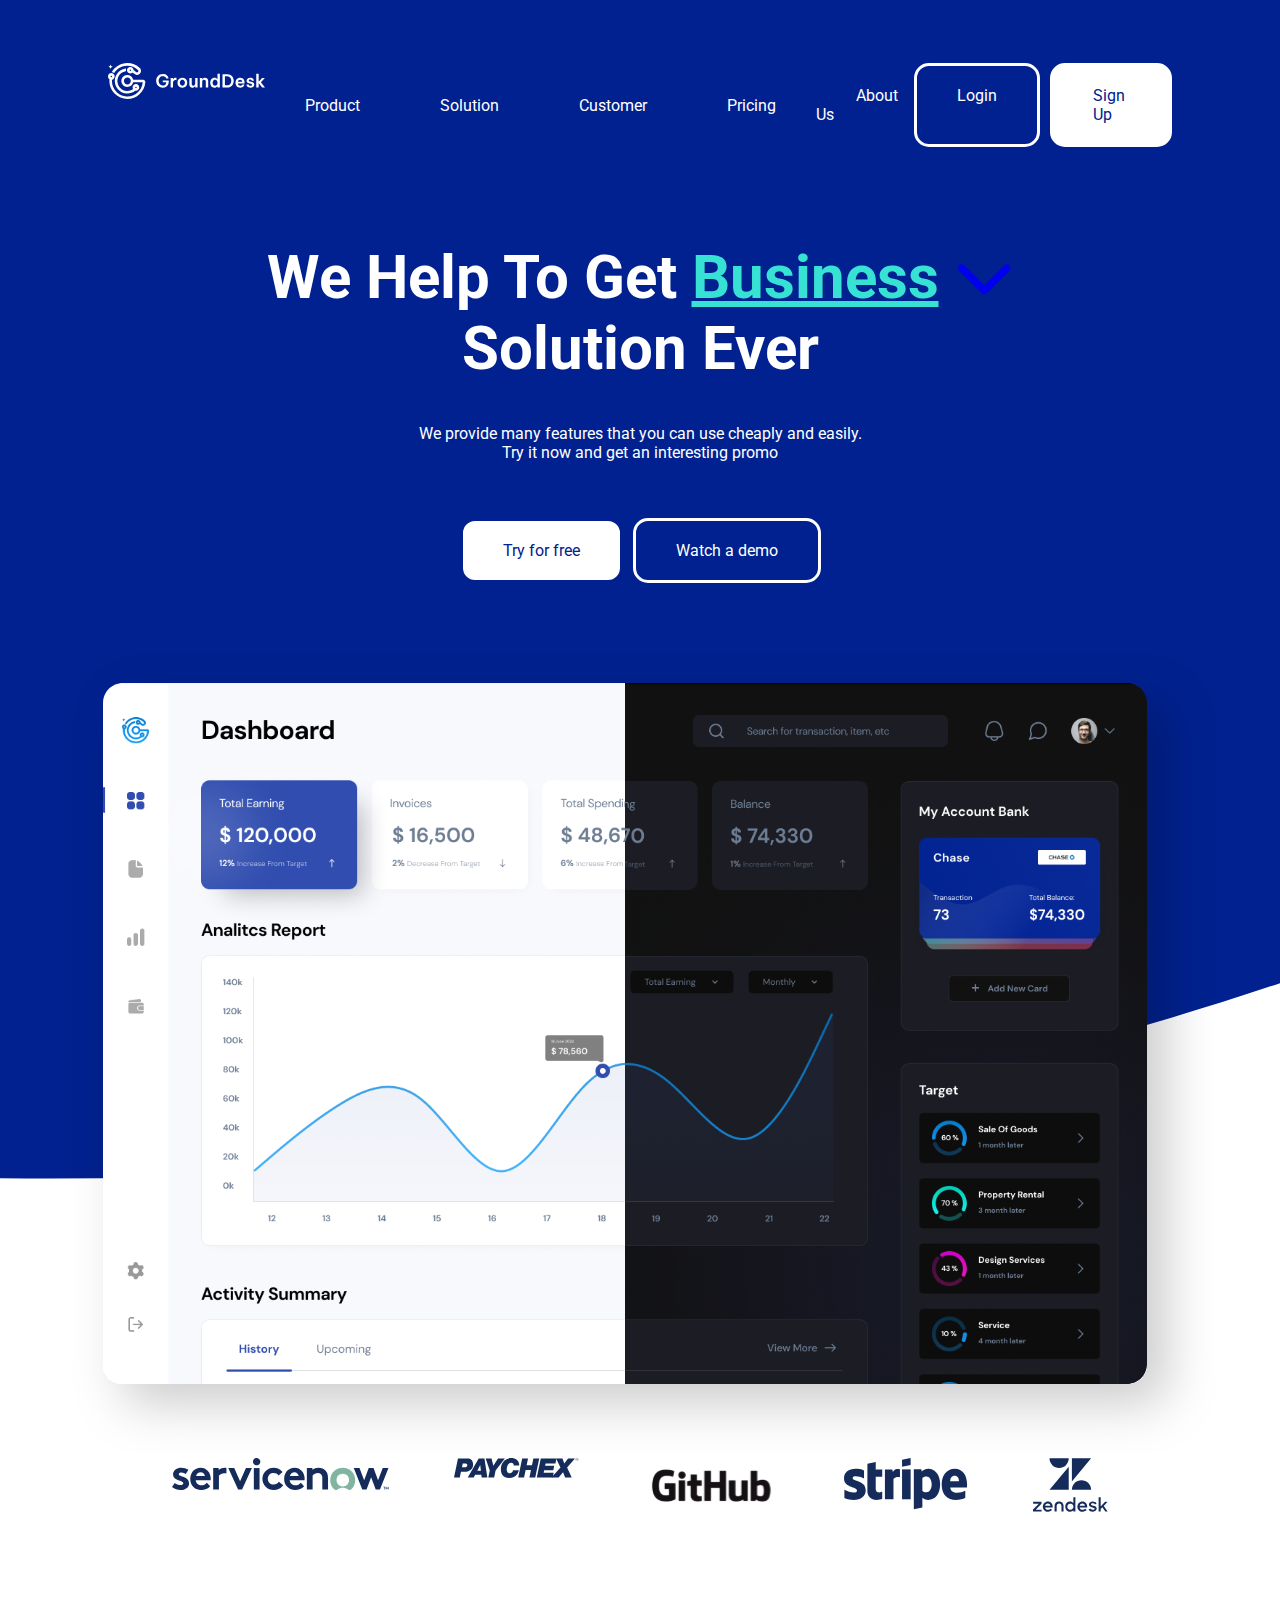
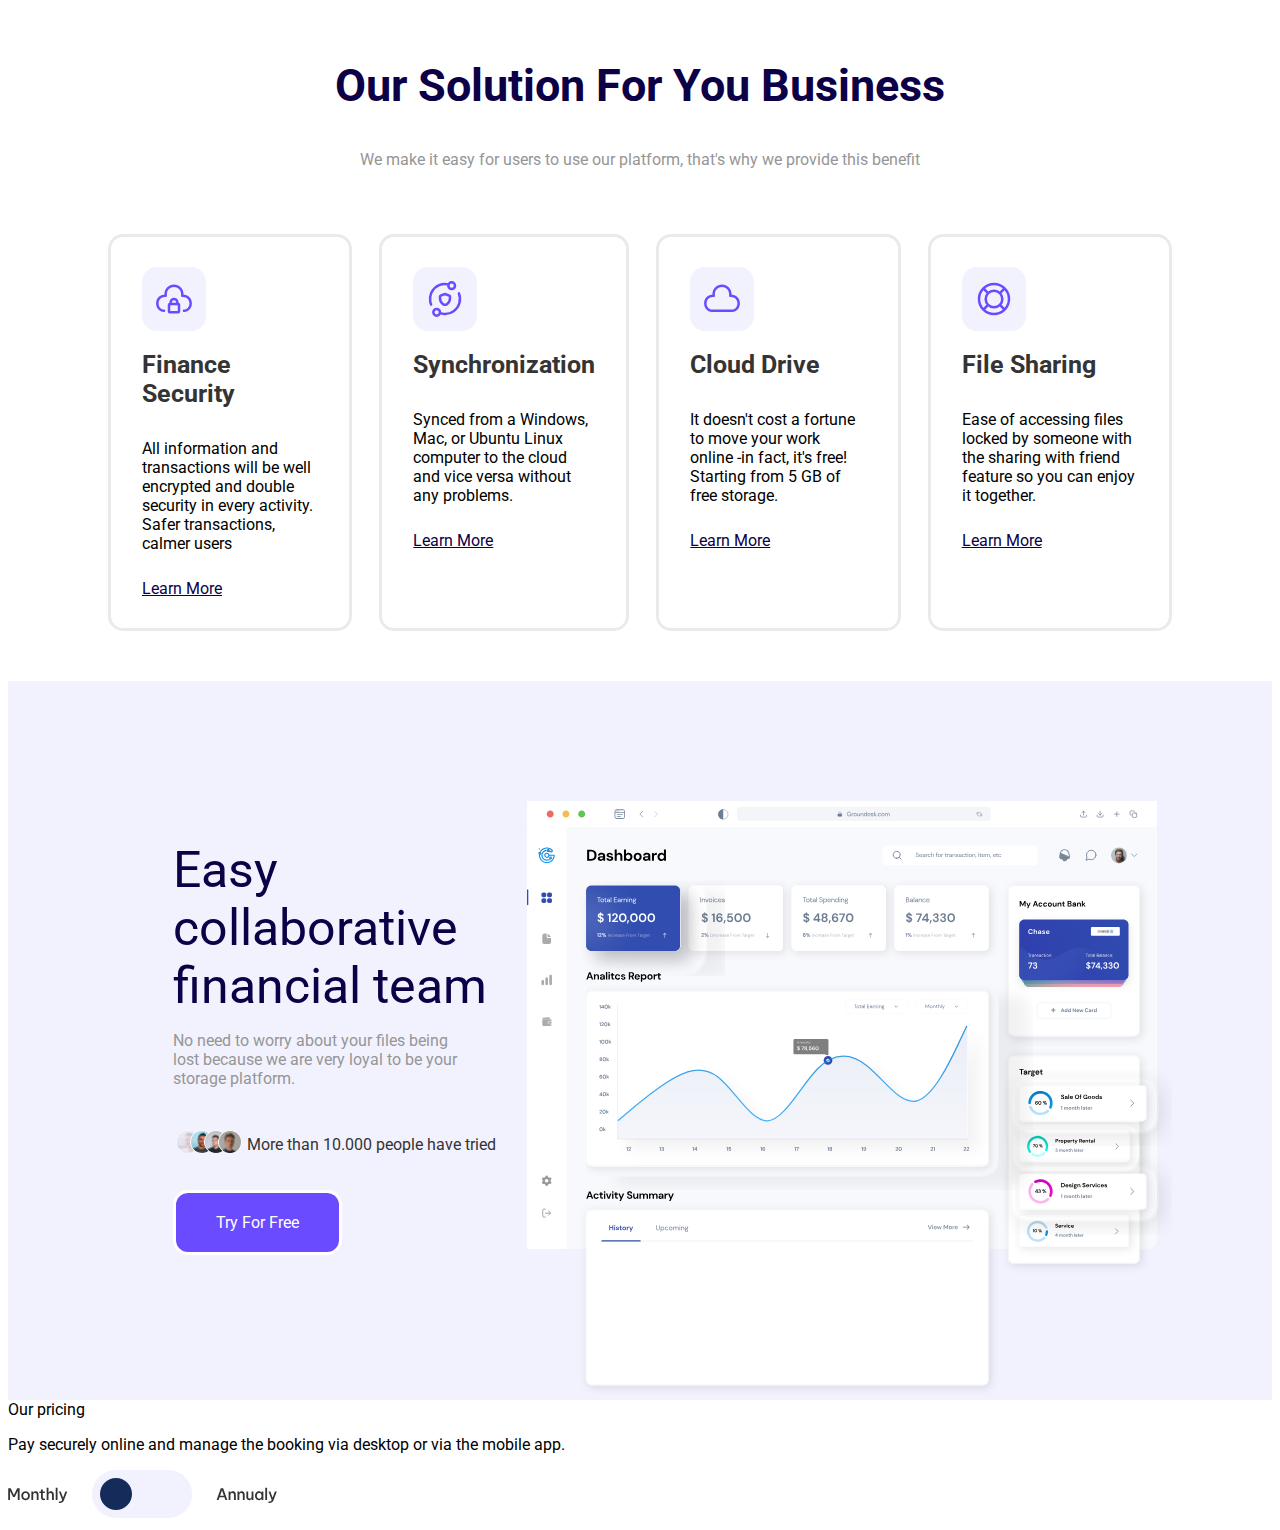
==== Integration_statique-Saas-main/Integration_statique-Saas-main/index.html @ 573cf132 "first commit" ====
<!DOCTYPE html>
<html lang="fr">
<head>
    <meta charset="UTF-8">
    <meta http-equiv="X-UA-Compatible" content="IE=edge">
    <meta name="viewport" content="width=device-width, initial-scale=1.0">
    <title>Première maquette</title>
    <link href="https://fonts.googleapis.com/css2?family=Roboto:wght@500&display=swap" rel="stylesheet">
    <link rel="stylesheet" href="https://cdnjs.cloudflare.com/ajax/libs/font-awesome/6.2.1/css/all.min.css">
    <link rel="stylesheet" href="style.css">
</head>
<body>
    <header>
        <div class="mainlogo"> 
            <img src="assets/image/Logo.svg" alt="Logo Marque" width="157" height="36">
        </div>
        <nav>
            <ul class="main_menu">
                <li>
                    <a href="https://google.fr" title="Product" target="_blank">Product</a>
                </li>
                <li>
                    <a href="#" title="Solution">Solution</a>
                </li>
                <li>
                    <a href="#" title="Customer">Customer</a>
                </li>
                <li>
                    <a href="#" title="Pricing">Pricing</a>
                </li>
                <li>
                    <a href="#" title="About us">About Us</a>
                </li>
            </ul>
        </nav>
        <div class="log_signup">
            <a href="#" title="Login" class="login">Login</a>
            <a href="#" title="Sign Up" class="signup">Sign Up</a>
        </div>
    </header>
    <section>
        <h1 class="subject1">
            We Help To Get <a class="bbusiness" href="#" title="Business">Business</a>
            <a class="BBusiness" href="#" title="BBusiness"><i class="fa-solid fa-chevron-down"></i></a>
            Solution Ever
        </h1>
        <div class="subject2">
            <p>We provide many features that you can use cheaply and easily. Try it now
            and get an interesting promo</p>            
        </div>
    </section>
    <div class="try_watch">
        <a href="#" title="Try" class="try">Try for free</a>
        <a href="https://www.youtube.com/watch?v=dQw4w9WgXcQ" title="Watch" class="watch" target="_blank">Watch a demo</a>
    </div>
    <div class="dashboard">
        <img src="assets/image/Dashboard - Light 1.svg" alt="Image Dashboard" width="1144" height="801">
    </div>
    <div class="partner">
        <ul>
            <li>
                <a href="https://www.servicenow.com/fr/" title="ServiceNow" target="_blank">
                <img src="assets/image/ServiceNow.svg" alt="ServiceNow" width="217" height="33">
                </a>
            </li>
            <li>
                <a href="https://www.paychex.com" title="Paychex" target="_blank">
                    <img src="assets/image/Paychex.svg" alt="Paychex" width="125" height="20">
                </a>
            </li>
            <li>
                <a href="https://github.com" title="GitHub" target="_blank">
                    <img src="assets/image/GitHub.svg" alt="GitHub" width="137" height="56">
                </a>
            </li>
            <li>
                <a href="https://stripe.com" title="Stripe" target="_blank">
                    <img src="assets/image/Stripe.svg" alt="Stripe" width="124" height="52">
                </a>
            </li>
            <li>
                <a href="https://www.zendesk.fr" class="Zendesk" target="_blank">
                    <img src="assets/image/Zendesk.svg" alt="Zendesk" width="75" height="54">
                </a>
            </li>
        </ul>
    </div>
    <section>
        <h2 class="title2">
            Our Solution For You Business
        </h2>
        <p class="para1">
            We make it easy for users to use our platform, that's why we provide this benefit
        </p>
        <ul class="globa_option">
            <li class="option">
                <div>
                    <img src="assets/image/Option1.svg" alt="LogoOption" width="64" height="64">
                </div>
                <h3 class="title_option">
                    Finance Security
                </h3>
                <p class="para_option">
                    All information and transactions will be well encrypted and double security in every activity. Safer transactions, calmer users
                </p>
                <a class="learn_more" href="#" title="Learn More">
                    Learn More
                </a>
            </li>
            <li class="option">
                <div>
                    <img src="assets/image/Option2.svg" alt="LogoOption" width="64" height="64">
                </div>
                <h4 class="title_option">
                    Synchronization
                </h4>
                <p class="para_option">
                    Synced from a Windows, Mac, or Ubuntu Linux computer to the cloud and vice versa without any problems.
                </p>
                <a class="learn_more" href="#" title="Learn More">
                    Learn More
                </a>
            </li>
            <li class="option">
                <div>
                    <img src="assets/image/Option3.svg" alt="LogoOption" width="64" height="64">
                </div>
                <h5 class="title_option">
                    Cloud Drive
                </h5>
                <p class="para_option">
                    It doesn't cost a fortune to move your work online -in fact, it's free! Starting from 5 GB of free storage.
                </p>
                <a class="learn_more" href="#" title="Learn More">
                    Learn More
                </a>
            </li>
            <li class="option1">
                <div class="ImageOption">
                    <img src="assets/image/Option4.svg" alt="LogoOption" width="64" height="64">
                </div>
                <h6 class="title_option">
                    File Sharing
                </h6>
                <p class="para_option">
                    Ease of accessing files locked by someone with the sharing with friend feature so you can enjoy it together.
                </p>
                <a class="learn_more" href="#" title="Learn More">
                    Learn More
                </a>
            </li>
        </ul>
    </section>
    <section class="collaborative">
        <div>
            <div class="title_collab">
                <h7>
                    Easy collaborative financial team
                </h7>
            </div>
            <div>
                <p class="para_collab">
                    No need to worry about your files being lost because we are very loyal to be your storage platform.
                </p>
            </div>
            <div>
                <ul class="icone_collab">
                    <li class="icone">
                        <img src="assets/image/Mask.svg" alt="icone1" width="24" height="24">
                    </li>
                    <li class="icone">
                        <img src="assets/image/Mask_2.svg" alt="icone2" width="24" height="24">
                    </li>
                    <li class="icone">
                        <img src="assets/image/Mask_3.svg" alt="icone3" width="24" height="24">
                    </li>
                    <li class="icone">
                        <img src="assets/image/Mask_4.svg" alt="icone4" width="24" height="24">
                    </li>
                    <li class="para_icone">
                        More than 10.000 people have tried
                    </li>
                </ul>
            </div>
            <div>
                <a href="#" title="TryForFree" class="try_for_free"> Try For Free</a>
            </div>
        </div>
        <div class="dashboard2">
            <img src="assets/image/Dashboard - Light.svg" alt="Dashboard" width="645" height="595">
        </div>
    </section>
    <section class="sub">
        <h8 class="pricing">
            Our pricing
        </h8>
        <p class="pay">
            Pay securely online and manage the booking via desktop or via the mobile app.
        </p>
        <div class="monthly_annualy">
            <img src="assets/image/MonthlyAnnualy.svg" alt="Monthly_Annualy">
        </div>
        <div>
            <ul>
                <li>
                    
                </li>
            </ul>
        </div>
    </section>
</body>
</html>
---- Integration_statique-Saas-main/Integration_statique-Saas-main/style.css ----
/* body */
@import url("assets/css/body.css");

/* header */
@import url("assets/css/header.css");

/* article */
@import url("assets/css/business.css");

/* trywatch */
@import url("assets/css/trywatch.css");

/* dashboard */
@import url("assets/css/dashboard.css");

/* partner */
@import url("assets/css/partner.css");

/* section */
@import url("assets/css/option.css");

/* collaborative */
@import url("assets/css/collaborative.css");

/* sub */
@import url("assets/css/sub.css");

body{
    font-family:"Roboto";
    background-image: url("assets/image/Ellipse.svg");
    background-repeat: no-repeat;
    background-size: 100%;
    /* background-color: #00218F; */
}
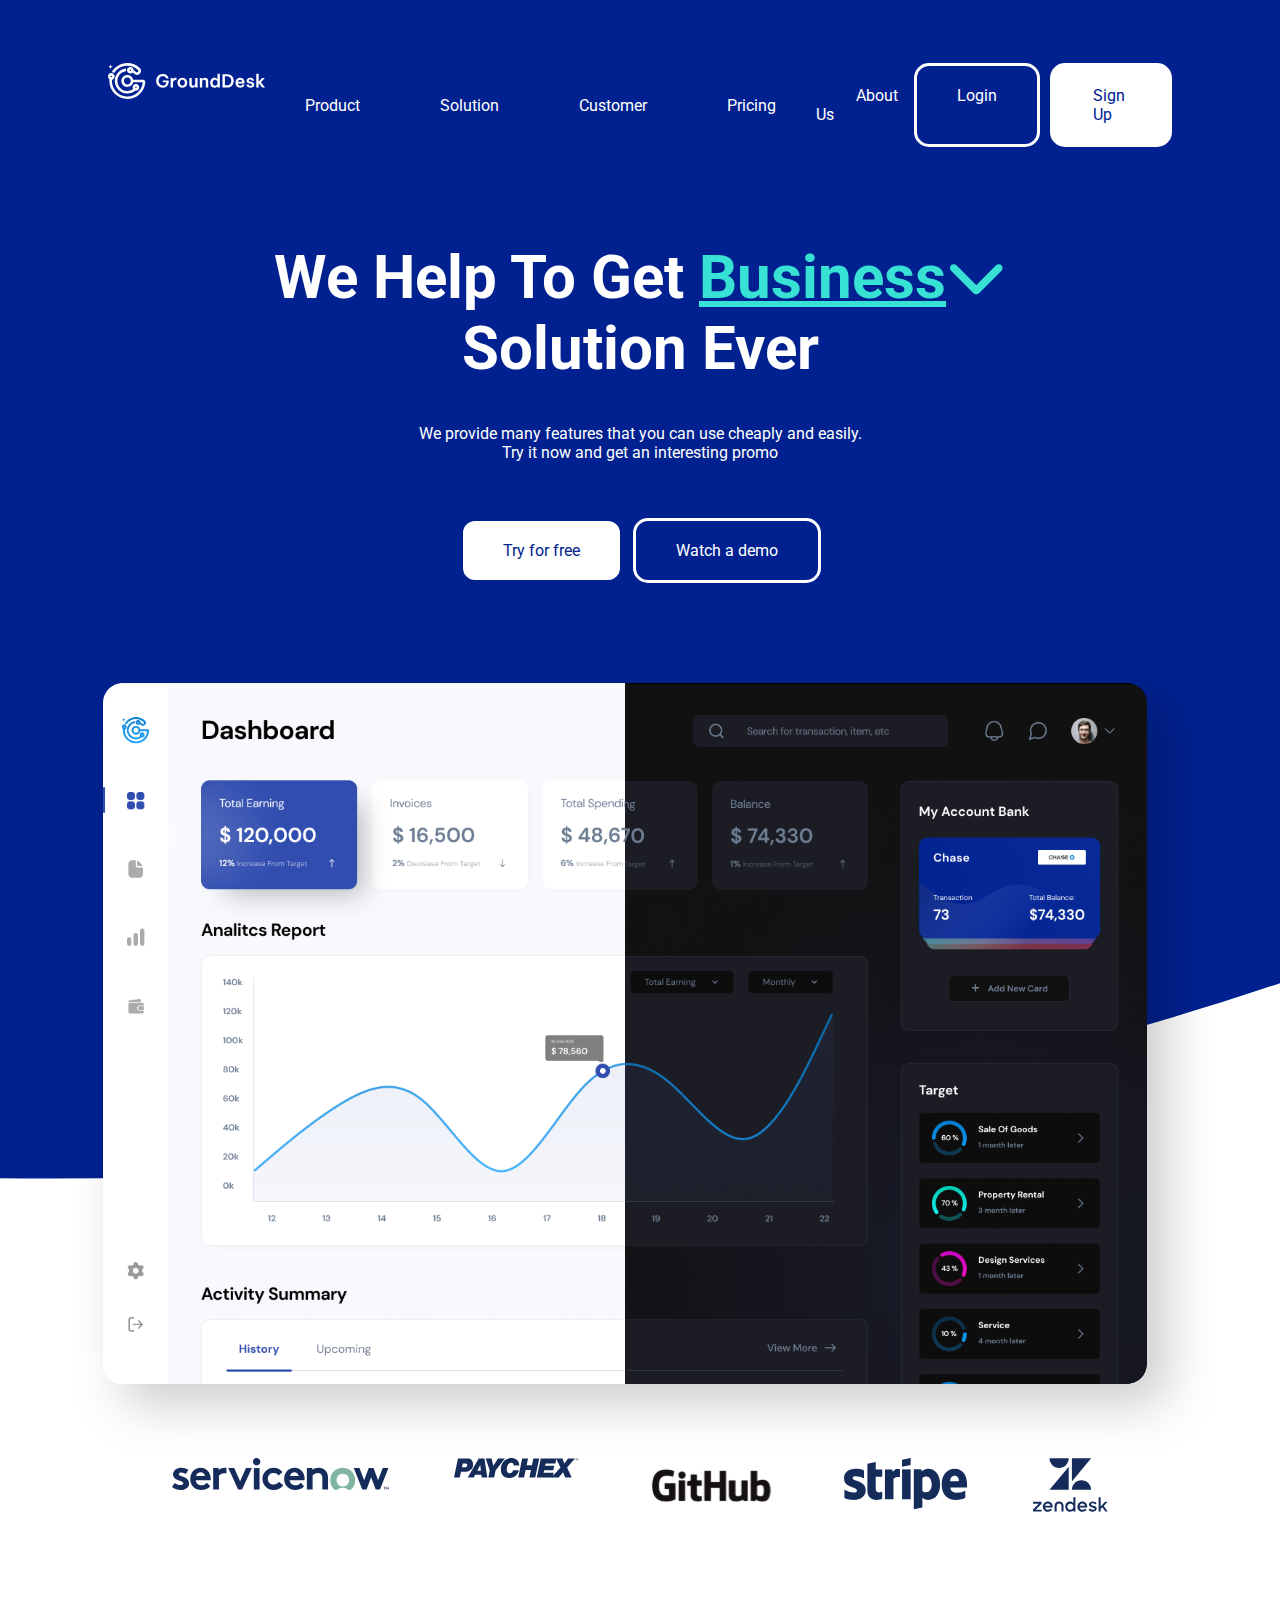
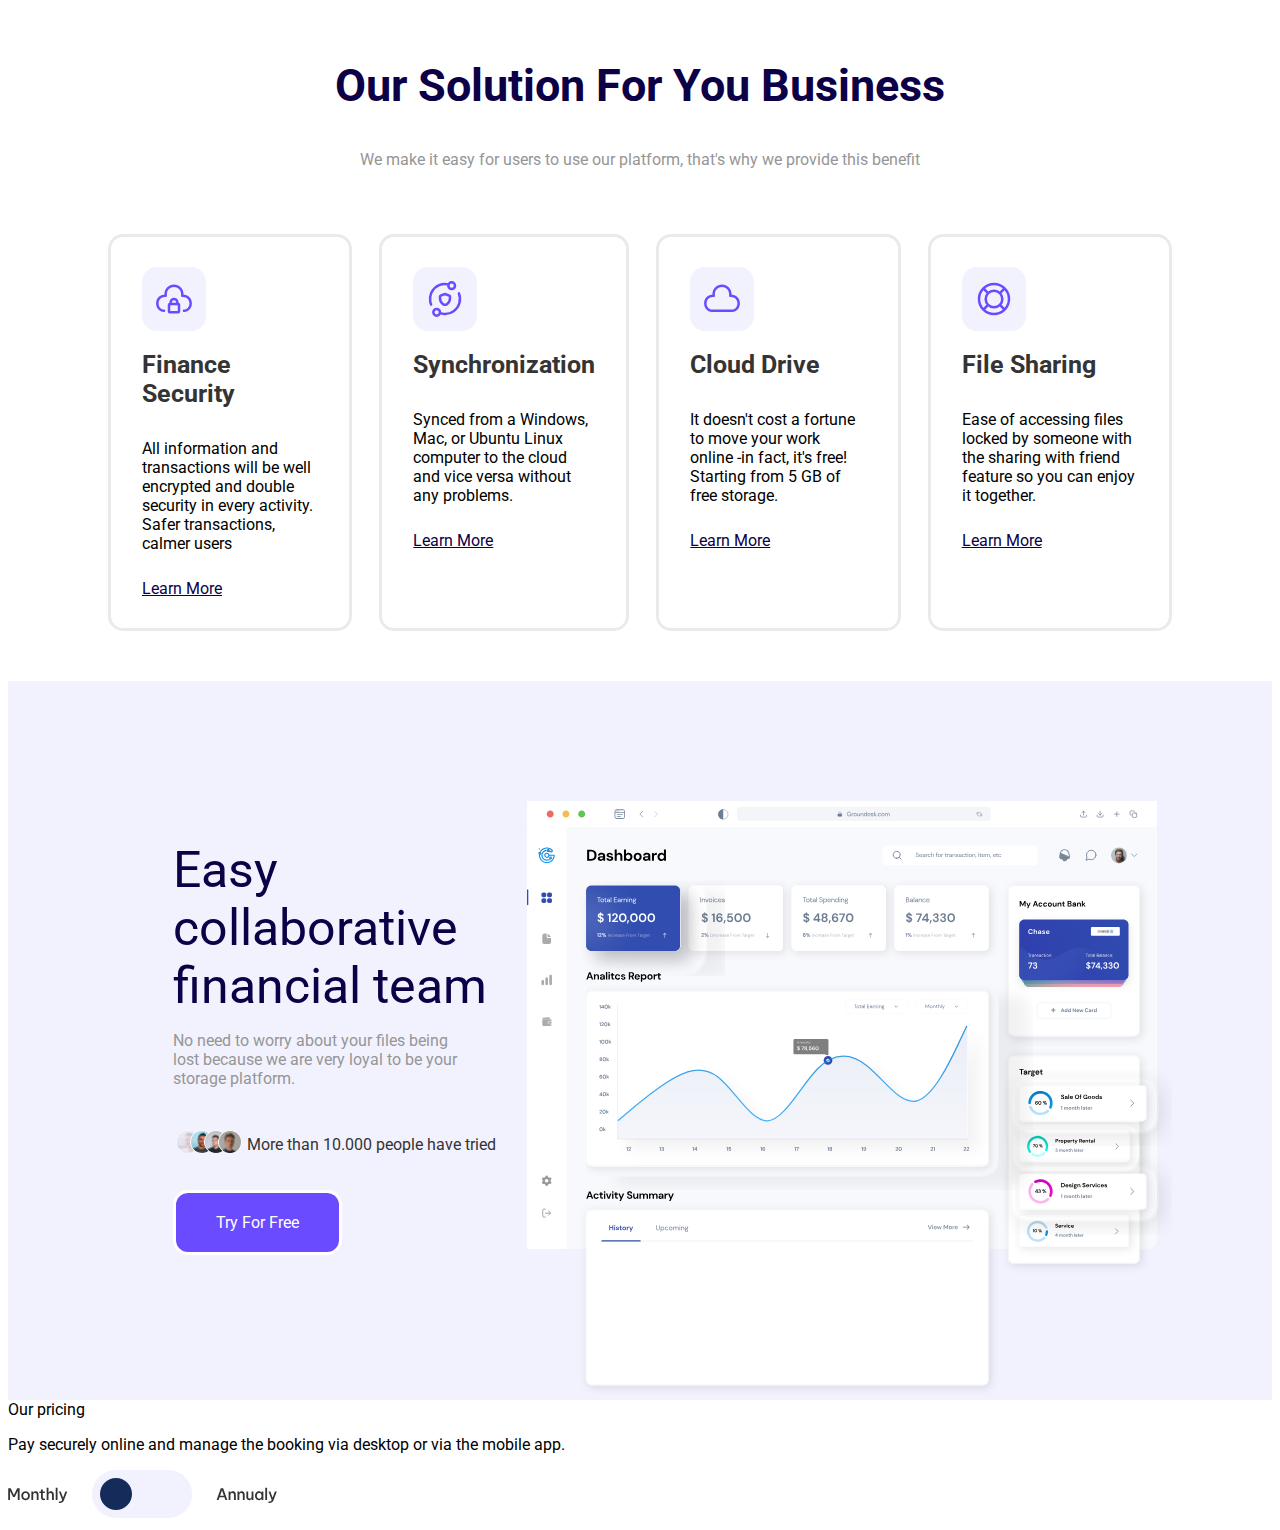
==== commit 06b795f4: "ajout du premier tp sur js" ====
--- a/Integration_statique-Saas-main/Integration_statique-Saas-main/index.html
+++ b/Integration_statique-Saas-main/Integration_statique-Saas-main/index.html
@@ -40,8 +40,8 @@
     </header>
     <section>
         <h1 class="subject1">
-            We Help To Get <a class="bbusiness" href="#" title="Business">Business</a>
-            <a class="BBusiness" href="#" title="BBusiness"><i class="fa-solid fa-chevron-down"></i></a>
+            We Help To Get 
+            <a class="bbusiness" href="#" title="Business">Business<i class="fa-solid fa-chevron-down"></i></a>
             Solution Ever
         </h1>
         <div class="subject2">
@@ -200,13 +200,8 @@
         <div class="monthly_annualy">
             <img src="assets/image/MonthlyAnnualy.svg" alt="Monthly_Annualy">
         </div>
-        <div>
-            <ul>
-                <li>
-                    
-                </li>
-            </ul>
-        </div>
-    </section>
+    </section>
+    <script src="index.js">
+    </script>
 </body>
 </html>